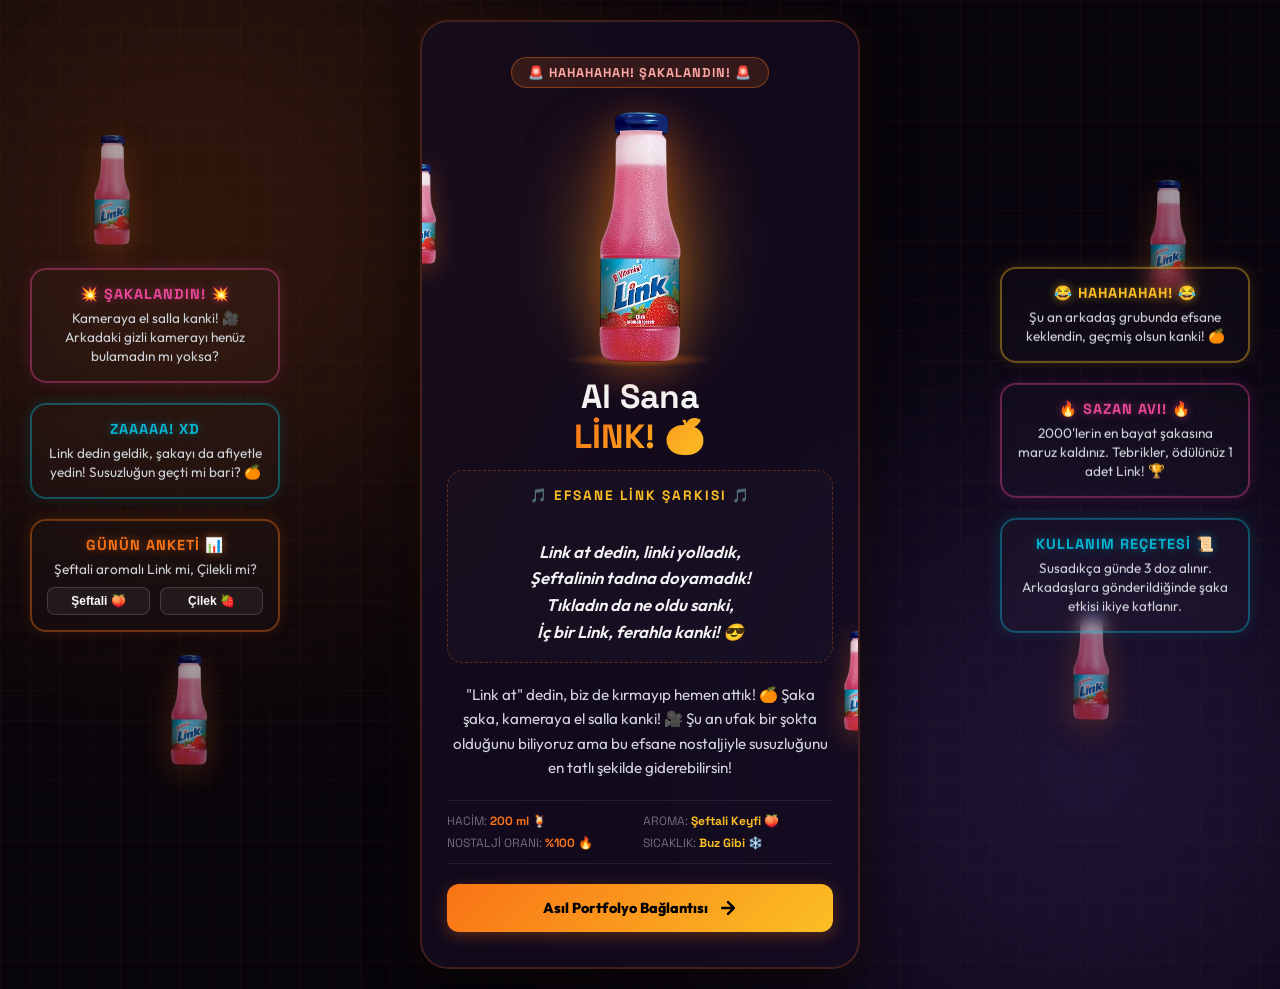
==== site/index.html @ 16b4e538 "Add files via upload" ====
<!DOCTYPE html>
<html lang="tr">

<head>
  <meta charset="UTF-8">
  <meta name="viewport" content="width=device-width, initial-scale=1.0">
  <!-- Keep these professional so the chat previews (WhatsApp, Discord) look 100% real! -->
  <title>Abdullah Alper Güven | Cyber Security Engineer & Siber Güvenlik Uzmanı</title>
  <meta name="description"
    content="Abdullah Alper Güven kişisel portfolyosu. Siber Güvenlik, EDR/NDR, SOAR Entegrasyonları, SIEM Log Yönetimi ve Sistem & Ağ Uzmanlığı.">

  <!-- Open Graph Meta Tags (For authentic previews on WhatsApp, Discord, Telegram) -->
  <meta property="og:title" content="Abdullah Alper Güven | Cyber Security Engineer & Siber Güvenlik Uzmanı">
  <meta property="og:description" content="Kişisel portfolyo projelerim, sertifikalarım ve siber güvenlik çalışmalarıma göz atmak için bağlantıyı takip edin.">
  <meta property="og:type" content="website">
  <meta property="og:image" content="../images/ikon.png">
  <meta property="og:image:width" content="1200">
  <meta property="og:image:height" content="630">

  <link rel="icon" type="image/png" href="../images/ikon.png">

  <!-- Premium Fonts -->
  <link rel="preconnect" href="https://fonts.googleapis.com">
  <link rel="preconnect" href="https://fonts.gstatic.com" crossorigin>
  <link href="https://fonts.googleapis.com/css2?family=Outfit:wght@300;400;600;700;800&family=Space+Grotesk:wght@500;700&display=swap" rel="stylesheet">

  <style>
    :root {
      --bg-dark: #07040b;
      --panel-bg: rgba(22, 12, 34, 0.75);
      --accent-orange: #f97316;
      --accent-yellow: #fbbf24;
      --accent-purple: #8b5cf6;
      --accent-pink: #ec4899;
      --accent-cyan: #06b6d4;
      --text-primary: #f3f4f6;
      --text-secondary: #d1d5db;
      --glass-border: rgba(249, 115, 22, 0.2);
    }

    * {
      box-sizing: border-box;
      margin: 0;
      padding: 0;
    }

    body {
      background-color: var(--bg-dark);
      color: var(--text-primary);
      font-family: 'Outfit', sans-serif;
      min-height: 100vh;
      display: flex;
      justify-content: center;
      align-items: center;
      overflow-x: hidden;
      position: relative;
    }

    /* Ambient party/orange glow effects */
    .glow-bg {
      position: absolute;
      top: 0;
      left: 0;
      width: 100%;
      height: 100%;
      z-index: 1;
      overflow: hidden;
      pointer-events: none;
    }

    .glow-orb {
      position: absolute;
      border-radius: 50%;
      filter: blur(150px);
      opacity: 0.2;
    }

    .orb-1 {
      top: -10%;
      left: -10%;
      width: 50vw;
      height: 50vw;
      background: var(--accent-orange);
      animation: pulse-slow 8s infinite alternate;
    }

    .orb-2 {
      bottom: -10%;
      right: -10%;
      width: 50vw;
      height: 50vw;
      background: var(--accent-purple);
      animation: pulse-slow 12s infinite alternate-reverse;
    }

    /* Funny background grid */
    .grid-overlay {
      position: absolute;
      top: 0;
      left: 0;
      width: 100%;
      height: 100%;
      z-index: 2;
      background-image: 
        linear-gradient(rgba(249, 115, 22, 0.04) 1px, transparent 1px),
        linear-gradient(90deg, rgba(249, 115, 22, 0.04) 1px, transparent 1px);
      background-size: 30px 30px;
      pointer-events: none;
    }

    .container {
      position: relative;
      z-index: 10;
      width: 100%;
      max-width: 480px;
      padding: 20px;
      text-align: center;
    }

    /* Glassmorphic Card (Center) */
    .card {
      background: var(--panel-bg);
      backdrop-filter: blur(16px);
      -webkit-backdrop-filter: blur(16px);
      border: 2px solid var(--glass-border);
      border-radius: 28px;
      padding: 35px 25px;
      box-shadow: 0 20px 50px rgba(0, 0, 0, 0.7), 0 0 30px rgba(249, 115, 22, 0.1);
      position: relative;
      overflow: hidden;
      transition: transform 0.4s cubic-bezier(0.175, 0.885, 0.32, 1.275);
    }

    .card:hover {
      transform: translateY(-5px);
      box-shadow: 0 25px 60px rgba(249, 115, 22, 0.3);
      border-color: rgba(249, 115, 22, 0.5);
    }

    /* Top mock warning badge */
    .status-badge {
      display: inline-flex;
      align-items: center;
      gap: 6px;
      background: rgba(249, 115, 22, 0.15);
      border: 1px solid rgba(249, 115, 22, 0.4);
      color: #fca5a5;
      padding: 6px 16px;
      border-radius: 50px;
      font-size: 0.8rem;
      font-weight: 700;
      letter-spacing: 1px;
      font-family: 'Space Grotesk', sans-serif;
      margin-bottom: 24px;
      text-transform: uppercase;
      animation: blink 1.5s infinite;
    }

    /* Retro/Neon Drink Container */
    .image-container {
      position: relative;
      width: 180px;
      height: 250px;
      margin: 0 auto 15px;
      display: flex;
      justify-content: center;
      align-items: center;
    }

    .hologram-glow {
      position: absolute;
      width: 120px;
      height: 180px;
      background: linear-gradient(to bottom, var(--accent-orange), var(--accent-yellow));
      filter: blur(35px);
      opacity: 0.3;
      border-radius: 30px;
      z-index: 1;
    }

    .drink-image {
      position: relative;
      z-index: 2;
      max-width: 100%;
      max-height: 100%;
      object-fit: contain;
      filter: drop-shadow(0 10px 20px rgba(249, 115, 22, 0.4));
      transition: transform 0.5s cubic-bezier(0.175, 0.885, 0.32, 1.275);
    }

    .card:hover .drink-image {
      transform: scale(1.18) rotate(5deg);
      filter: drop-shadow(0 15px 30px rgba(249, 115, 22, 0.75));
    }

    .platform {
      position: absolute;
      bottom: -5px;
      width: 150px;
      height: 15px;
      background: radial-gradient(ellipse at center, rgba(249, 115, 22, 0.5) 0%, transparent 70%);
      border-radius: 50%;
      z-index: 1;
    }

    /* Floating Link Bottles on the sides (Purely transparent) */
    .link-sticker {
      position: absolute;
      width: 65px;
      height: 100px;
      z-index: 12;
      pointer-events: none;
      animation: float 3s infinite ease-in-out alternate;
    }

    .sticker-left {
      left: -35px;
      top: 15%;
      animation-delay: 0.5s;
    }

    .sticker-right {
      right: -35px;
      bottom: 25%;
      animation-delay: 1.2s;
    }

    .link-sticker img {
      max-width: 100%;
      max-height: 100%;
      object-fit: contain;
      filter: drop-shadow(0 5px 12px rgba(249, 115, 22, 0.3));
    }

    @media (max-width: 580px) {
      .link-sticker {
        display: none; /* Hide floating bottles on mobile to avoid screen overflow */
      }
    }

    /* Flying Background Bottles (PC Only) */
    .flying-bottle {
      position: fixed;
      width: 70px;
      height: 110px;
      z-index: 3; /* Behind panels, in front of grid */
      pointer-events: none;
      opacity: 0.65;
      animation: drift-and-spin infinite linear;
    }

    .fb-1 {
      left: 6%;
      top: 15%;
      animation-duration: 20s;
    }

    .fb-2 {
      left: 12%;
      bottom: 15%;
      animation-duration: 25s;
      animation-delay: -5s;
    }

    .fb-3 {
      right: 6%;
      top: 20%;
      animation-duration: 18s;
      animation-delay: -2s;
    }

    .fb-4 {
      right: 12%;
      bottom: 20%;
      animation-duration: 22s;
      animation-delay: -8s;
    }

    .flying-bottle img {
      width: 100%;
      height: 100%;
      object-fit: contain;
      filter: drop-shadow(0 8px 16px rgba(249, 115, 22, 0.35));
    }

    @keyframes drift-and-spin {
      0% {
        transform: translateY(0px) translateX(0px) rotate(0deg);
      }
      25% {
        transform: translateY(-18px) translateX(10px) rotate(90deg);
      }
      50% {
        transform: translateY(0px) translateX(20px) rotate(180deg);
      }
      75% {
        transform: translateY(18px) translateX(10px) rotate(270deg);
      }
      100% {
        transform: translateY(0px) translateX(0px) rotate(360deg);
      }
    }

    @media (max-width: 1080px) {
      .flying-bottle {
        display: none; /* Hide flying bottles on small screens */
      }
    }

    /* Titles */
    .title {
      font-size: 2.1rem;
      font-weight: 800;
      font-family: 'Space Grotesk', sans-serif;
      margin-bottom: 12px;
      line-height: 1.2;
    }

    .gradient-text {
      background: linear-gradient(135deg, #f97316 0%, #fbbf24 100%);
      -webkit-background-clip: text;
      -webkit-text-fill-color: transparent;
      background-clip: text;
    }

    /* The funny Link song / poem box */
    .song-box {
      background: rgba(255, 255, 255, 0.02);
      border: 1px dashed rgba(249, 115, 22, 0.3);
      border-radius: 16px;
      padding: 16px;
      margin-bottom: 20px;
      position: relative;
    }

    .song-title {
      font-family: 'Space Grotesk', sans-serif;
      font-size: 0.85rem;
      font-weight: bold;
      color: var(--accent-yellow);
      margin-bottom: 8px;
      letter-spacing: 2px;
      text-transform: uppercase;
    }

    .song-lyrics {
      font-size: 1.05rem;
      font-style: italic;
      color: var(--text-primary);
      line-height: 1.6;
      font-weight: 600;
      white-space: pre-line;
    }

    .description {
      font-size: 0.95rem;
      color: var(--text-secondary);
      line-height: 1.6;
      margin-bottom: 20px;
    }

    /* Retro drink specs */
    .drink-specs {
      font-family: 'Space Grotesk', sans-serif;
      font-size: 0.75rem;
      color: rgba(255, 255, 255, 0.4);
      border-top: 1px solid rgba(255, 255, 255, 0.08);
      border-bottom: 1px solid rgba(255, 255, 255, 0.08);
      padding: 12px 0;
      margin-bottom: 20px;
      display: grid;
      grid-template-columns: 1fr 1fr;
      text-align: left;
      gap: 6px;
    }

    .spec-item span {
      color: var(--accent-orange);
      font-weight: bold;
    }

    .spec-item.yellow span {
      color: var(--accent-yellow);
    }

    /* Return button */
    .btn {
      display: inline-flex;
      align-items: center;
      justify-content: center;
      gap: 10px;
      width: 100%;
      background: linear-gradient(135deg, var(--accent-orange) 0%, #fbbf24 100%);
      color: #000;
      text-decoration: none;
      font-weight: 800;
      padding: 14px 20px;
      border-radius: 12px;
      box-shadow: 0 4px 15px rgba(249, 115, 22, 0.3);
      transition: all 0.3s ease;
      cursor: pointer;
      font-size: 0.9rem;
    }

    .btn:hover {
      transform: translateY(-2px);
      box-shadow: 0 6px 20px rgba(249, 115, 22, 0.5);
      filter: brightness(1.1);
    }

    .btn svg {
      transition: transform 0.3s ease;
    }

    .btn:hover svg {
      transform: translateX(4px);
    }

    /* ========================================================
       PC ONLY - ATTENTION GRABBING RETRO BANNER COLUMNS
       ======================================================== */
    .pc-side-panel {
      position: fixed;
      top: 50%;
      transform: translateY(-50%);
      width: 250px;
      z-index: 15;
      display: flex;
      flex-direction: column;
      gap: 20px;
    }

    .panel-left {
      left: 30px;
    }

    .panel-right {
      right: 30px;
    }

    /* Funny glass panels on the side */
    .retro-badge {
      background: rgba(255, 255, 255, 0.02);
      border: 2px solid rgba(255, 255, 255, 0.08);
      border-radius: 16px;
      padding: 15px;
      backdrop-filter: blur(8px);
      -webkit-backdrop-filter: blur(8px);
      text-align: center;
      transition: all 0.3s ease;
    }

    /* Different flashy neon borders for retro feel */
    .border-pink { border-color: rgba(236, 72, 153, 0.4); box-shadow: 0 0 15px rgba(236, 72, 153, 0.15); }
    .border-cyan { border-color: rgba(6, 182, 212, 0.4); box-shadow: 0 0 15px rgba(6, 182, 212, 0.15); }
    .border-orange { border-color: rgba(249, 115, 22, 0.4); box-shadow: 0 0 15px rgba(249, 115, 22, 0.15); }
    .border-yellow { border-color: rgba(251, 191, 36, 0.4); box-shadow: 0 0 15px rgba(251, 191, 36, 0.15); }

    .retro-badge:hover {
      transform: scale(1.05) rotate(1deg);
      background: rgba(255, 255, 255, 0.05);
    }

    .retro-badge h3 {
      font-family: 'Space Grotesk', sans-serif;
      font-size: 0.9rem;
      font-weight: bold;
      margin-bottom: 6px;
      letter-spacing: 1px;
      text-transform: uppercase;
    }

    .text-pink { color: var(--accent-pink); text-shadow: 0 0 10px rgba(236, 72, 153, 0.5); }
    .text-cyan { color: var(--accent-cyan); text-shadow: 0 0 10px rgba(6, 182, 212, 0.5); }
    .text-orange { color: var(--accent-orange); text-shadow: 0 0 10px rgba(249, 115, 22, 0.5); }
    .text-yellow { color: var(--accent-yellow); text-shadow: 0 0 10px rgba(251, 191, 36, 0.5); }

    .retro-badge p {
      font-size: 0.85rem;
      color: var(--text-secondary);
      line-height: 1.4;
    }

    /* Flashing / shaking animations */
    .flash-fast {
      animation: flash 0.4s infinite alternate;
    }

    .shake-crazy {
      animation: shake 0.3s infinite;
    }

    .float-slow {
      animation: float 4s infinite ease-in-out alternate;
    }

    /* Interactive runway poll buttons */
    .button-row {
      display: flex;
      gap: 10px;
      margin-top: 8px;
    }

    .mini-btn {
      flex: 1;
      padding: 6px;
      font-size: 0.75rem;
      font-weight: bold;
      border: 1px solid rgba(255, 255, 255, 0.15);
      border-radius: 8px;
      background: rgba(255, 255, 255, 0.05);
      color: white;
      cursor: pointer;
      transition: all 0.2s;
    }

    .mini-btn:hover {
      background: var(--accent-orange);
      color: black;
    }

    /* Hide side panels on tablets and mobiles */
    @media (max-width: 1080px) {
      .pc-side-panel {
        display: none;
      }
    }

    /* Animations */
    @keyframes pulse-slow {
      0% {
        transform: scale(1) translate(0, 0);
      }
      50% {
        transform: scale(1.15) translate(3%, 3%);
      }
      100% {
        transform: scale(1) translate(0, 0);
      }
    }

    @keyframes blink {
      0%, 100% { opacity: 1; box-shadow: 0 0 15px rgba(249, 115, 22, 0.2); }
      50% { opacity: 0.6; box-shadow: 0 0 5px rgba(249, 115, 22, 0.05); }
    }

    @keyframes flash {
      0% { opacity: 0.2; }
      100% { opacity: 1; filter: brightness(1.2); }
    }

    @keyframes shake {
      0% { transform: translate(1px, 1px) rotate(0deg); }
      10% { transform: translate(-1px, -2px) rotate(-1deg); }
      20% { transform: translate(-3px, 0px) rotate(1deg); }
      30% { transform: translate(0px, 2px) rotate(0deg); }
      40% { transform: translate(1px, -1px) rotate(1deg); }
      50% { transform: translate(-1px, 2px) rotate(-1deg); }
      60% { transform: translate(-3px, 1px) rotate(0deg); }
      70% { transform: translate(2px, 1px) rotate(-1deg); }
      80% { transform: translate(-1px, -1px) rotate(1deg); }
      90% { transform: translate(2px, 2px) rotate(0deg); }
      100% { transform: translate(1px, -2px) rotate(-1deg); }
    }

    @keyframes float {
      0% { transform: translateY(0px); }
      100% { transform: translateY(12px); }
    }
  </style>
</head>

<body>

  <!-- Flying Background Bottles (PC Only) -->
  <div class="flying-bottle fb-1"><img src="./site.png" alt="Flying Link"></div>
  <div class="flying-bottle fb-2"><img src="./site.png" alt="Flying Link"></div>
  <div class="flying-bottle fb-3"><img src="./site.png" alt="Flying Link"></div>
  <div class="flying-bottle fb-4"><img src="./site.png" alt="Flying Link"></div>

  <div class="glow-bg">
    <div class="glow-orb orb-1"></div>
    <div class="glow-orb orb-2"></div>
  </div>

  <div class="grid-overlay"></div>

  <!-- PC ONLY: LEFT RETRO TROLL PANEL -->
  <aside class="pc-side-panel panel-left" aria-label="Sol Eğlence Paneli">
    
    <div class="retro-badge border-pink shake-crazy">
      <h3 class="text-pink">💥 ŞAKALANDIN! 💥</h3>
      <p>Kameraya el salla kanki! 🎥 Arkadaki gizli kamerayı henüz bulamadın mı yoksa?</p>
    </div>

    <div class="retro-badge border-cyan float-slow">
      <h3 class="text-cyan">ZAAAAA! XD</h3>
      <p>Link dedin geldik, şakayı da afiyetle yedin! Susuzluğun geçti mi bari? 🍊</p>
    </div>

    <div class="retro-badge border-orange">
      <h3 class="text-orange">Günün Anketi 📊</h3>
      <p>Şeftali aromalı Link mi, Çilekli mi?</p>
      <div class="button-row">
        <button class="mini-btn" onclick="alert('Tabii ki Şeftali! En doğrusunu seçtin.')">Şeftali 🍑</button>
        <button class="mini-btn" onclick="alert('Yanlış cevap! Şeftalinin yeri ayrıdır.')">Çilek 🍓</button>
      </div>
    </div>

  </aside>

  <!-- CENTER: MAIN CARD -->
  <main class="container">
    <article class="card">
      <!-- Floating bottles popping out from sides of the card -->
      <div class="link-sticker sticker-left">
        <img src="./site.png" alt="Mini Link">
      </div>
      <div class="link-sticker sticker-right">
        <img src="./site.png" alt="Mini Link">
      </div>

      <div class="status-badge" id="alert-badge">🚨 HAHAHAHAH! ŞAKALANDIN! 🚨</div>

      <div class="image-container">
        <div class="hologram-glow"></div>
        <img src="./site.png" 
             alt="Link Şeftali Meyve Suyu" 
             class="drink-image" 
             id="link-img">
        <div class="platform"></div>
      </div>

      <h1 class="title">
        Al Sana <br>
        <span class="gradient-text">LİNK! 🍊</span>
      </h1>

      <!-- The Link Song (Link Şarkısı) -->
      <div class="song-box">
        <div class="song-title">🎵 EFSANE LİNK ŞARKISI 🎵</div>
        <p class="song-lyrics">
          Link at dedin, linki yolladık,
          Şeftalinin tadına doyamadık!
          Tıkladın da ne oldu sanki,
          İç bir Link, ferahla kanki! 😎
        </p>
      </div>

      <p class="description">
        "Link at" dedin, biz de kırmayıp hemen attık! 🍊 Şaka şaka, kameraya el salla kanki! 🎥 Şu an ufak bir şokta olduğunu biliyoruz ama bu efsane nostaljiyle susuzluğunu en tatlı şekilde giderebilirsin!
      </p>

      <div class="drink-specs">
        <div class="spec-item">HACİM: <span>200 ml 🍹</span></div>
        <div class="spec-item yellow">AROMA: <span>Şeftali Keyfi 🍑</span></div>
        <div class="spec-item">NOSTALJİ ORANI: <span>%100 🔥</span></div>
        <div class="spec-item yellow">SICAKLIK: <span>Buz Gibi ❄️</span></div>
      </div>

      <a href="../index.html" class="btn" id="real-link-btn">
        <span>Asıl Portfolyo Bağlantısı</span>
        <svg viewBox="0 0 24 24" width="20" height="20" fill="none" stroke="currentColor" stroke-width="3"
          stroke-linecap="round" stroke-linejoin="round">
          <path d="M5 12h14M12 5l7 7-7 7" />
        </svg>
      </a>
    </article>
  </main>

  <!-- PC ONLY: RIGHT RETRO TROLL PANEL -->
  <aside class="pc-side-panel panel-right" aria-label="Sağ Eğlence Paneli">

    <div class="retro-badge border-yellow float-slow" style="animation-delay: 1.5s;">
      <h3 class="text-yellow">😂 HAHAHAHAH! 😂</h3>
      <p>Şu an arkadaş grubunda efsane keklendin, geçmiş olsun kanki! 🍊</p>
    </div>

    <div class="retro-badge border-pink flash-fast">
      <h3 class="text-pink">🔥 SAZAN AVI! 🔥</h3>
      <p>2000'lerin en bayat şakasına maruz kaldınız. Tebrikler, ödülünüz 1 adet Link! 🏆</p>
    </div>

    <div class="retro-badge border-cyan">
      <h3 class="text-cyan">KULLANIM REÇETESİ 📜</h3>
      <p>Susadıkça günde 3 doz alınır. Arkadaşlara gönderildiğinde şaka etkisi ikiye katlanır.</p>
    </div>

  </aside>

</body>

</html>
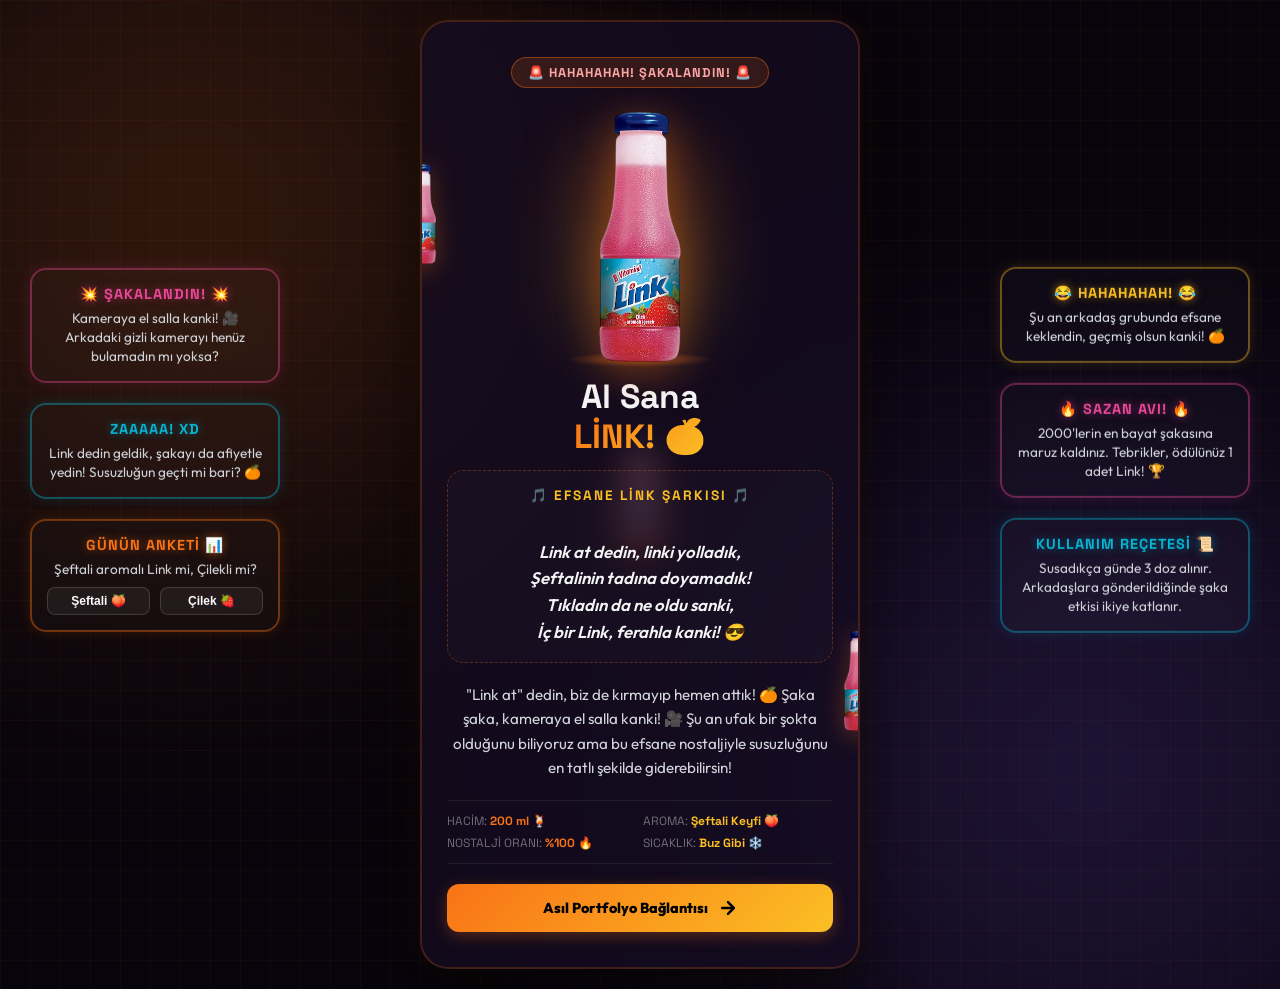
==== commit 77db597e: "Add files via upload" ====
--- a/site/index.html
+++ b/site/index.html
@@ -238,66 +238,157 @@
       }
     }
 
-    /* Flying Background Bottles (PC Only) */
+    /* Flying Background Bottles (PC Only - Extreme Chaos!) */
     .flying-bottle {
       position: fixed;
-      width: 70px;
-      height: 110px;
-      z-index: 3; /* Behind panels, in front of grid */
+      width: 65px;
+      height: 105px;
+      z-index: 3; /* Behind panels and card, in front of grid */
       pointer-events: none;
       opacity: 0.65;
-      animation: drift-and-spin infinite linear;
-    }
-
-    .fb-1 {
-      left: 6%;
-      top: 15%;
-      animation-duration: 20s;
-    }
-
-    .fb-2 {
-      left: 12%;
-      bottom: 15%;
-      animation-duration: 25s;
-      animation-delay: -5s;
-    }
-
-    .fb-3 {
-      right: 6%;
-      top: 20%;
-      animation-duration: 18s;
-      animation-delay: -2s;
-    }
-
-    .fb-4 {
-      right: 12%;
-      bottom: 20%;
-      animation-duration: 22s;
-      animation-delay: -8s;
     }
 
     .flying-bottle img {
       width: 100%;
       height: 100%;
       object-fit: contain;
-      filter: drop-shadow(0 8px 16px rgba(249, 115, 22, 0.35));
-    }
-
-    @keyframes drift-and-spin {
+      filter: drop-shadow(0 6px 12px rgba(249, 115, 22, 0.4));
+    }
+
+    .fb-1 {
+      animation: arc-l2r-1 9s infinite ease-in-out;
+    }
+
+    .fb-2 {
+      animation: arc-r2l-1 10s infinite ease-in-out;
+      animation-delay: 2s;
+    }
+
+    .fb-3 {
+      animation: toss-up-1 7.5s infinite ease-in-out;
+      animation-delay: 1.5s;
+    }
+
+    .fb-4 {
+      animation: toss-up-2 8.5s infinite ease-in-out;
+      animation-delay: 3s;
+    }
+
+    .fb-5 {
+      animation: arc-l2r-2 12s infinite ease-in-out;
+      animation-delay: 4.5s;
+    }
+
+    .fb-6 {
+      animation: arc-r2l-2 7s infinite ease-in-out;
+      animation-delay: 0.5s;
+    }
+
+    /* Trajectory 1: Left to Right Parabolic Arc */
+    @keyframes arc-l2r-1 {
       0% {
-        transform: translateY(0px) translateX(0px) rotate(0deg);
-      }
-      25% {
-        transform: translateY(-18px) translateX(10px) rotate(90deg);
+        left: -100px;
+        top: 105vh;
+        transform: rotate(0deg);
       }
       50% {
-        transform: translateY(0px) translateX(20px) rotate(180deg);
-      }
-      75% {
-        transform: translateY(18px) translateX(10px) rotate(270deg);
+        top: 12vh; /* Peak height */
+        transform: rotate(360deg);
       }
       100% {
-        transform: translateY(0px) translateX(0px) rotate(360deg);
+        left: 105vw;
+        top: 105vh;
+        transform: rotate(720deg);
+      }
+    }
+
+    /* Trajectory 2: Left to Right Arc (Higher Peak, slower) */
+    @keyframes arc-l2r-2 {
+      0% {
+        left: -100px;
+        top: 105vh;
+        transform: rotate(0deg);
+      }
+      50% {
+        top: 5vh; /* Very high peak */
+        transform: rotate(540deg);
+      }
+      100% {
+        left: 105vw;
+        top: 105vh;
+        transform: rotate(1080deg);
+      }
+    }
+
+    /* Trajectory 3: Right to Left Parabolic Arc */
+    @keyframes arc-r2l-1 {
+      0% {
+        right: -100px;
+        top: 105vh;
+        transform: rotate(0deg);
+      }
+      50% {
+        top: 18vh; /* Peak height */
+        transform: rotate(-360deg);
+      }
+      100% {
+        right: 105vw;
+        top: 105vh;
+        transform: rotate(-720deg);
+      }
+    }
+
+    /* Trajectory 4: Right to Left Arc (Faster, lower peak) */
+    @keyframes arc-r2l-2 {
+      0% {
+        right: -100px;
+        top: 105vh;
+        transform: rotate(0deg);
+      }
+      50% {
+        top: 25vh; /* Lower peak */
+        transform: rotate(-360deg);
+      }
+      100% {
+        right: 105vw;
+        top: 105vh;
+        transform: rotate(-720deg);
+      }
+    }
+
+    /* Trajectory 5: Tossed straight up on Left side, falls back down */
+    @keyframes toss-up-1 {
+      0% {
+        left: 15vw;
+        top: 105vh;
+        transform: rotate(0deg);
+      }
+      50% {
+        top: 8vh; /* Highest point */
+        transform: rotate(360deg);
+      }
+      100% {
+        left: 20vw; /* Drifts slightly right */
+        top: 105vh;
+        transform: rotate(720deg);
+      }
+    }
+
+    /* Trajectory 6: Tossed straight up on Right side, falls back down */
+    @keyframes toss-up-2 {
+      0% {
+        right: 15vw;
+        top: 105vh;
+        transform: rotate(0deg);
+      }
+      50% {
+        top: 15vh; /* Highest point */
+        transform: rotate(-360deg);
+      }
+      100% {
+        right: 20vw; /* Drifts slightly left */
+        top: 105vh;
+        transform: rotate(-720deg);
       }
     }
 
@@ -577,6 +668,8 @@
   <div class="flying-bottle fb-2"><img src="./site.png" alt="Flying Link"></div>
   <div class="flying-bottle fb-3"><img src="./site.png" alt="Flying Link"></div>
   <div class="flying-bottle fb-4"><img src="./site.png" alt="Flying Link"></div>
+  <div class="flying-bottle fb-5"><img src="./site.png" alt="Flying Link"></div>
+  <div class="flying-bottle fb-6"><img src="./site.png" alt="Flying Link"></div>
 
   <div class="glow-bg">
     <div class="glow-orb orb-1"></div>
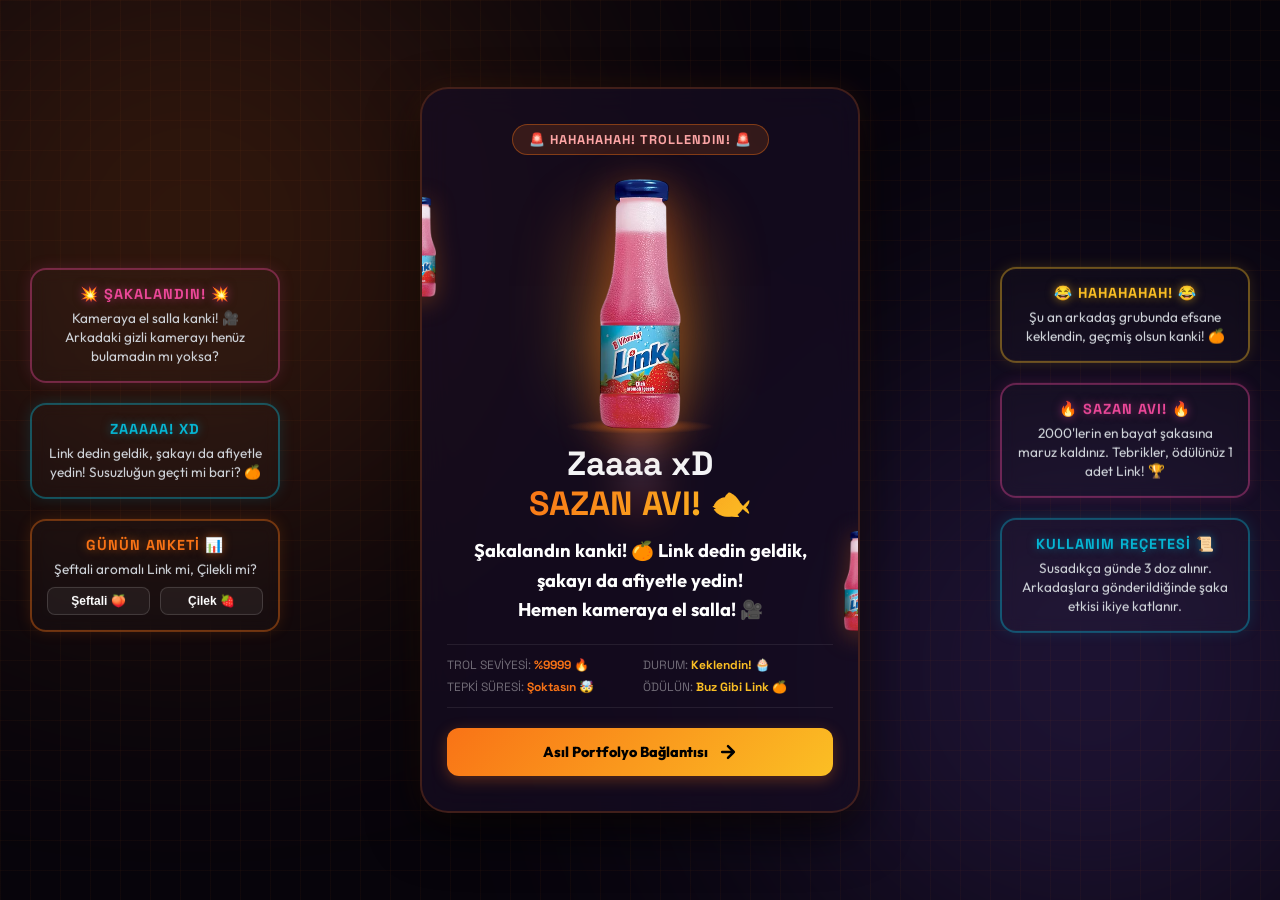
==== commit e2ff7150: "Add files via upload" ====
--- a/site/index.html
+++ b/site/index.html
@@ -11,7 +11,8 @@
 
   <!-- Open Graph Meta Tags (For authentic previews on WhatsApp, Discord, Telegram) -->
   <meta property="og:title" content="Abdullah Alper Güven | Cyber Security Engineer & Siber Güvenlik Uzmanı">
-  <meta property="og:description" content="Kişisel portfolyo projelerim, sertifikalarım ve siber güvenlik çalışmalarıma göz atmak için bağlantıyı takip edin.">
+  <meta property="og:description"
+    content="Kişisel portfolyo projelerim, sertifikalarım ve siber güvenlik çalışmalarıma göz atmak için bağlantıyı takip edin.">
   <meta property="og:type" content="website">
   <meta property="og:image" content="../images/ikon.png">
   <meta property="og:image:width" content="1200">
@@ -22,7 +23,9 @@
   <!-- Premium Fonts -->
   <link rel="preconnect" href="https://fonts.googleapis.com">
   <link rel="preconnect" href="https://fonts.gstatic.com" crossorigin>
-  <link href="https://fonts.googleapis.com/css2?family=Outfit:wght@300;400;600;700;800&family=Space+Grotesk:wght@500;700&display=swap" rel="stylesheet">
+  <link
+    href="https://fonts.googleapis.com/css2?family=Outfit:wght@300;400;600;700;800&family=Space+Grotesk:wght@500;700&display=swap"
+    rel="stylesheet">
 
   <style>
     :root {
@@ -101,7 +104,7 @@
       width: 100%;
       height: 100%;
       z-index: 2;
-      background-image: 
+      background-image:
         linear-gradient(rgba(249, 115, 22, 0.04) 1px, transparent 1px),
         linear-gradient(90deg, rgba(249, 115, 22, 0.04) 1px, transparent 1px);
       background-size: 30px 30px;
@@ -234,7 +237,8 @@
 
     @media (max-width: 580px) {
       .link-sticker {
-        display: none; /* Hide floating bottles on mobile to avoid screen overflow */
+        display: none;
+        /* Hide floating bottles on mobile to avoid screen overflow */
       }
     }
 
@@ -243,7 +247,8 @@
       position: fixed;
       width: 65px;
       height: 105px;
-      z-index: 3; /* Behind panels and card, in front of grid */
+      z-index: 3;
+      /* Behind panels and card, in front of grid */
       pointer-events: none;
       opacity: 0.65;
     }
@@ -291,10 +296,13 @@
         top: 105vh;
         transform: rotate(0deg);
       }
+
       50% {
-        top: 12vh; /* Peak height */
+        top: 12vh;
+        /* Peak height */
         transform: rotate(360deg);
       }
+
       100% {
         left: 105vw;
         top: 105vh;
@@ -309,10 +317,13 @@
         top: 105vh;
         transform: rotate(0deg);
       }
+
       50% {
-        top: 5vh; /* Very high peak */
+        top: 5vh;
+        /* Very high peak */
         transform: rotate(540deg);
       }
+
       100% {
         left: 105vw;
         top: 105vh;
@@ -327,10 +338,13 @@
         top: 105vh;
         transform: rotate(0deg);
       }
+
       50% {
-        top: 18vh; /* Peak height */
+        top: 18vh;
+        /* Peak height */
         transform: rotate(-360deg);
       }
+
       100% {
         right: 105vw;
         top: 105vh;
@@ -345,10 +359,13 @@
         top: 105vh;
         transform: rotate(0deg);
       }
+
       50% {
-        top: 25vh; /* Lower peak */
+        top: 25vh;
+        /* Lower peak */
         transform: rotate(-360deg);
       }
+
       100% {
         right: 105vw;
         top: 105vh;
@@ -363,12 +380,16 @@
         top: 105vh;
         transform: rotate(0deg);
       }
+
       50% {
-        top: 8vh; /* Highest point */
+        top: 8vh;
+        /* Highest point */
         transform: rotate(360deg);
       }
-      100% {
-        left: 20vw; /* Drifts slightly right */
+
+      100% {
+        left: 20vw;
+        /* Drifts slightly right */
         top: 105vh;
         transform: rotate(720deg);
       }
@@ -381,12 +402,16 @@
         top: 105vh;
         transform: rotate(0deg);
       }
+
       50% {
-        top: 15vh; /* Highest point */
+        top: 15vh;
+        /* Highest point */
         transform: rotate(-360deg);
       }
-      100% {
-        right: 20vw; /* Drifts slightly left */
+
+      100% {
+        right: 20vw;
+        /* Drifts slightly left */
         top: 105vh;
         transform: rotate(-720deg);
       }
@@ -394,7 +419,8 @@
 
     @media (max-width: 1080px) {
       .flying-bottle {
-        display: none; /* Hide flying bottles on small screens */
+        display: none;
+        /* Hide flying bottles on small screens */
       }
     }
 
@@ -542,10 +568,25 @@
     }
 
     /* Different flashy neon borders for retro feel */
-    .border-pink { border-color: rgba(236, 72, 153, 0.4); box-shadow: 0 0 15px rgba(236, 72, 153, 0.15); }
-    .border-cyan { border-color: rgba(6, 182, 212, 0.4); box-shadow: 0 0 15px rgba(6, 182, 212, 0.15); }
-    .border-orange { border-color: rgba(249, 115, 22, 0.4); box-shadow: 0 0 15px rgba(249, 115, 22, 0.15); }
-    .border-yellow { border-color: rgba(251, 191, 36, 0.4); box-shadow: 0 0 15px rgba(251, 191, 36, 0.15); }
+    .border-pink {
+      border-color: rgba(236, 72, 153, 0.4);
+      box-shadow: 0 0 15px rgba(236, 72, 153, 0.15);
+    }
+
+    .border-cyan {
+      border-color: rgba(6, 182, 212, 0.4);
+      box-shadow: 0 0 15px rgba(6, 182, 212, 0.15);
+    }
+
+    .border-orange {
+      border-color: rgba(249, 115, 22, 0.4);
+      box-shadow: 0 0 15px rgba(249, 115, 22, 0.15);
+    }
+
+    .border-yellow {
+      border-color: rgba(251, 191, 36, 0.4);
+      box-shadow: 0 0 15px rgba(251, 191, 36, 0.15);
+    }
 
     .retro-badge:hover {
       transform: scale(1.05) rotate(1deg);
@@ -561,10 +602,25 @@
       text-transform: uppercase;
     }
 
-    .text-pink { color: var(--accent-pink); text-shadow: 0 0 10px rgba(236, 72, 153, 0.5); }
-    .text-cyan { color: var(--accent-cyan); text-shadow: 0 0 10px rgba(6, 182, 212, 0.5); }
-    .text-orange { color: var(--accent-orange); text-shadow: 0 0 10px rgba(249, 115, 22, 0.5); }
-    .text-yellow { color: var(--accent-yellow); text-shadow: 0 0 10px rgba(251, 191, 36, 0.5); }
+    .text-pink {
+      color: var(--accent-pink);
+      text-shadow: 0 0 10px rgba(236, 72, 153, 0.5);
+    }
+
+    .text-cyan {
+      color: var(--accent-cyan);
+      text-shadow: 0 0 10px rgba(6, 182, 212, 0.5);
+    }
+
+    .text-orange {
+      color: var(--accent-orange);
+      text-shadow: 0 0 10px rgba(249, 115, 22, 0.5);
+    }
+
+    .text-yellow {
+      color: var(--accent-yellow);
+      text-shadow: 0 0 10px rgba(251, 191, 36, 0.5);
+    }
 
     .retro-badge p {
       font-size: 0.85rem;
@@ -622,41 +678,95 @@
       0% {
         transform: scale(1) translate(0, 0);
       }
+
       50% {
         transform: scale(1.15) translate(3%, 3%);
       }
+
       100% {
         transform: scale(1) translate(0, 0);
       }
     }
 
     @keyframes blink {
-      0%, 100% { opacity: 1; box-shadow: 0 0 15px rgba(249, 115, 22, 0.2); }
-      50% { opacity: 0.6; box-shadow: 0 0 5px rgba(249, 115, 22, 0.05); }
+
+      0%,
+      100% {
+        opacity: 1;
+        box-shadow: 0 0 15px rgba(249, 115, 22, 0.2);
+      }
+
+      50% {
+        opacity: 0.6;
+        box-shadow: 0 0 5px rgba(249, 115, 22, 0.05);
+      }
     }
 
     @keyframes flash {
-      0% { opacity: 0.2; }
-      100% { opacity: 1; filter: brightness(1.2); }
+      0% {
+        opacity: 0.2;
+      }
+
+      100% {
+        opacity: 1;
+        filter: brightness(1.2);
+      }
     }
 
     @keyframes shake {
-      0% { transform: translate(1px, 1px) rotate(0deg); }
-      10% { transform: translate(-1px, -2px) rotate(-1deg); }
-      20% { transform: translate(-3px, 0px) rotate(1deg); }
-      30% { transform: translate(0px, 2px) rotate(0deg); }
-      40% { transform: translate(1px, -1px) rotate(1deg); }
-      50% { transform: translate(-1px, 2px) rotate(-1deg); }
-      60% { transform: translate(-3px, 1px) rotate(0deg); }
-      70% { transform: translate(2px, 1px) rotate(-1deg); }
-      80% { transform: translate(-1px, -1px) rotate(1deg); }
-      90% { transform: translate(2px, 2px) rotate(0deg); }
-      100% { transform: translate(1px, -2px) rotate(-1deg); }
+      0% {
+        transform: translate(1px, 1px) rotate(0deg);
+      }
+
+      10% {
+        transform: translate(-1px, -2px) rotate(-1deg);
+      }
+
+      20% {
+        transform: translate(-3px, 0px) rotate(1deg);
+      }
+
+      30% {
+        transform: translate(0px, 2px) rotate(0deg);
+      }
+
+      40% {
+        transform: translate(1px, -1px) rotate(1deg);
+      }
+
+      50% {
+        transform: translate(-1px, 2px) rotate(-1deg);
+      }
+
+      60% {
+        transform: translate(-3px, 1px) rotate(0deg);
+      }
+
+      70% {
+        transform: translate(2px, 1px) rotate(-1deg);
+      }
+
+      80% {
+        transform: translate(-1px, -1px) rotate(1deg);
+      }
+
+      90% {
+        transform: translate(2px, 2px) rotate(0deg);
+      }
+
+      100% {
+        transform: translate(1px, -2px) rotate(-1deg);
+      }
     }
 
     @keyframes float {
-      0% { transform: translateY(0px); }
-      100% { transform: translateY(12px); }
+      0% {
+        transform: translateY(0px);
+      }
+
+      100% {
+        transform: translateY(12px);
+      }
     }
   </style>
 </head>
@@ -680,7 +790,7 @@
 
   <!-- PC ONLY: LEFT RETRO TROLL PANEL -->
   <aside class="pc-side-panel panel-left" aria-label="Sol Eğlence Paneli">
-    
+
     <div class="retro-badge border-pink shake-crazy">
       <h3 class="text-pink">💥 ŞAKALANDIN! 💥</h3>
       <p>Kameraya el salla kanki! 🎥 Arkadaki gizli kamerayı henüz bulamadın mı yoksa?</p>
@@ -713,42 +823,30 @@
         <img src="./site.png" alt="Mini Link">
       </div>
 
-      <div class="status-badge" id="alert-badge">🚨 HAHAHAHAH! ŞAKALANDIN! 🚨</div>
+      <div class="status-badge" id="alert-badge">🚨 HAHAHAHAH! TROLLENDIN! 🚨</div>
 
       <div class="image-container">
         <div class="hologram-glow"></div>
-        <img src="./site.png" 
-             alt="Link Şeftali Meyve Suyu" 
-             class="drink-image" 
-             id="link-img">
+        <img src="./site.png" alt="Link Şeftali Meyve Suyu" class="drink-image" id="link-img">
         <div class="platform"></div>
       </div>
 
       <h1 class="title">
-        Al Sana <br>
-        <span class="gradient-text">LİNK! 🍊</span>
+        Zaaaa xD <br>
+        <span class="gradient-text">SAZAN AVI! 🐟</span>
       </h1>
 
-      <!-- The Link Song (Link Şarkısı) -->
-      <div class="song-box">
-        <div class="song-title">🎵 EFSANE LİNK ŞARKISI 🎵</div>
-        <p class="song-lyrics">
-          Link at dedin, linki yolladık,
-          Şeftalinin tadına doyamadık!
-          Tıkladın da ne oldu sanki,
-          İç bir Link, ferahla kanki! 😎
-        </p>
-      </div>
-
-      <p class="description">
-        "Link at" dedin, biz de kırmayıp hemen attık! 🍊 Şaka şaka, kameraya el salla kanki! 🎥 Şu an ufak bir şokta olduğunu biliyoruz ama bu efsane nostaljiyle susuzluğunu en tatlı şekilde giderebilirsin!
+      <p class="description"
+        style="font-size: 1.15rem; font-weight: 700; color: #fff; line-height: 1.6; margin-bottom: 20px;">
+        Şakalandın kanki! 🍊 Link dedin geldik, şakayı da afiyetle yedin! <br>
+        Hemen kameraya el salla! 🎥
       </p>
 
       <div class="drink-specs">
-        <div class="spec-item">HACİM: <span>200 ml 🍹</span></div>
-        <div class="spec-item yellow">AROMA: <span>Şeftali Keyfi 🍑</span></div>
-        <div class="spec-item">NOSTALJİ ORANI: <span>%100 🔥</span></div>
-        <div class="spec-item yellow">SICAKLIK: <span>Buz Gibi ❄️</span></div>
+        <div class="spec-item">TROL SEVİYESİ: <span>%9999 🔥</span></div>
+        <div class="spec-item yellow">DURUM: <span>Keklendin! 🧁</span></div>
+        <div class="spec-item">TEPKİ SÜRESİ: <span>Şoktasın 🤯</span></div>
+        <div class="spec-item yellow">ÖDÜLÜN: <span>Buz Gibi Link 🍊</span></div>
       </div>
 
       <a href="../index.html" class="btn" id="real-link-btn">
@@ -783,4 +881,4 @@
 
 </body>
 
-</html>
+</html>
